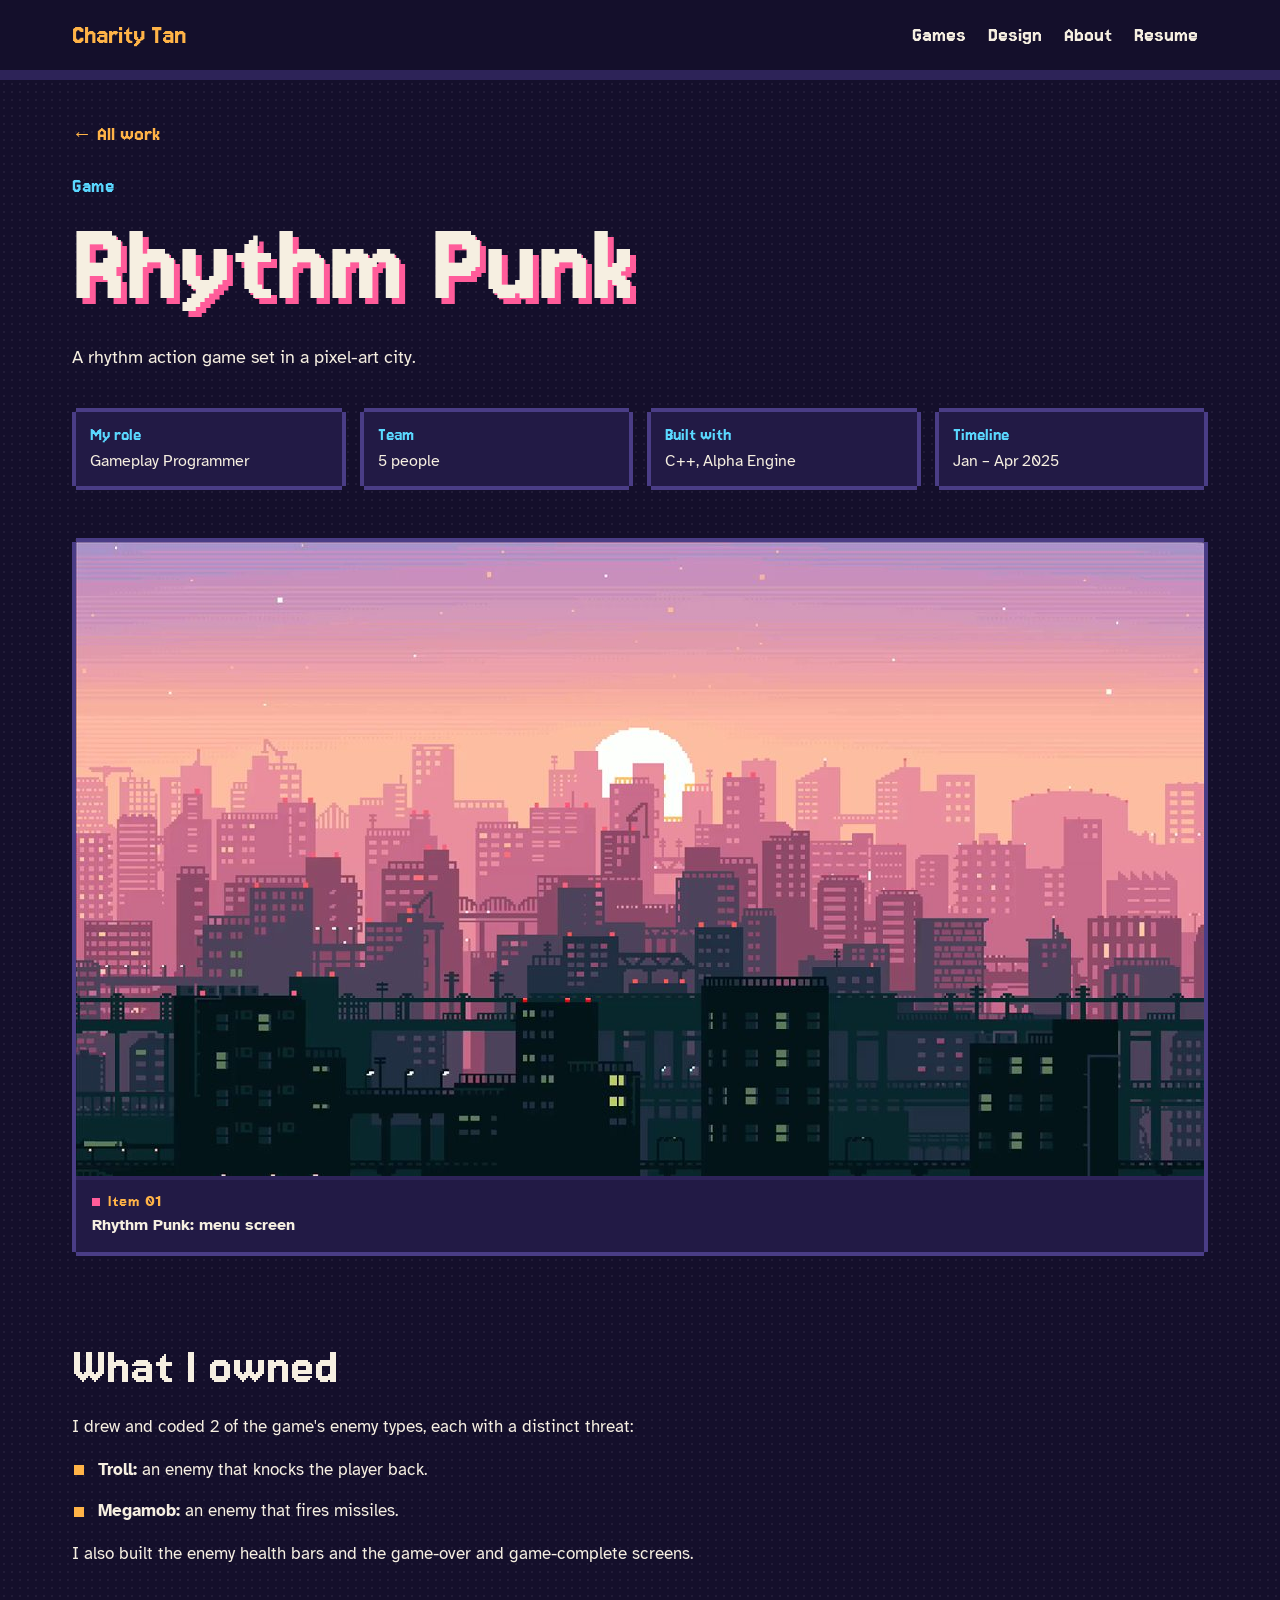
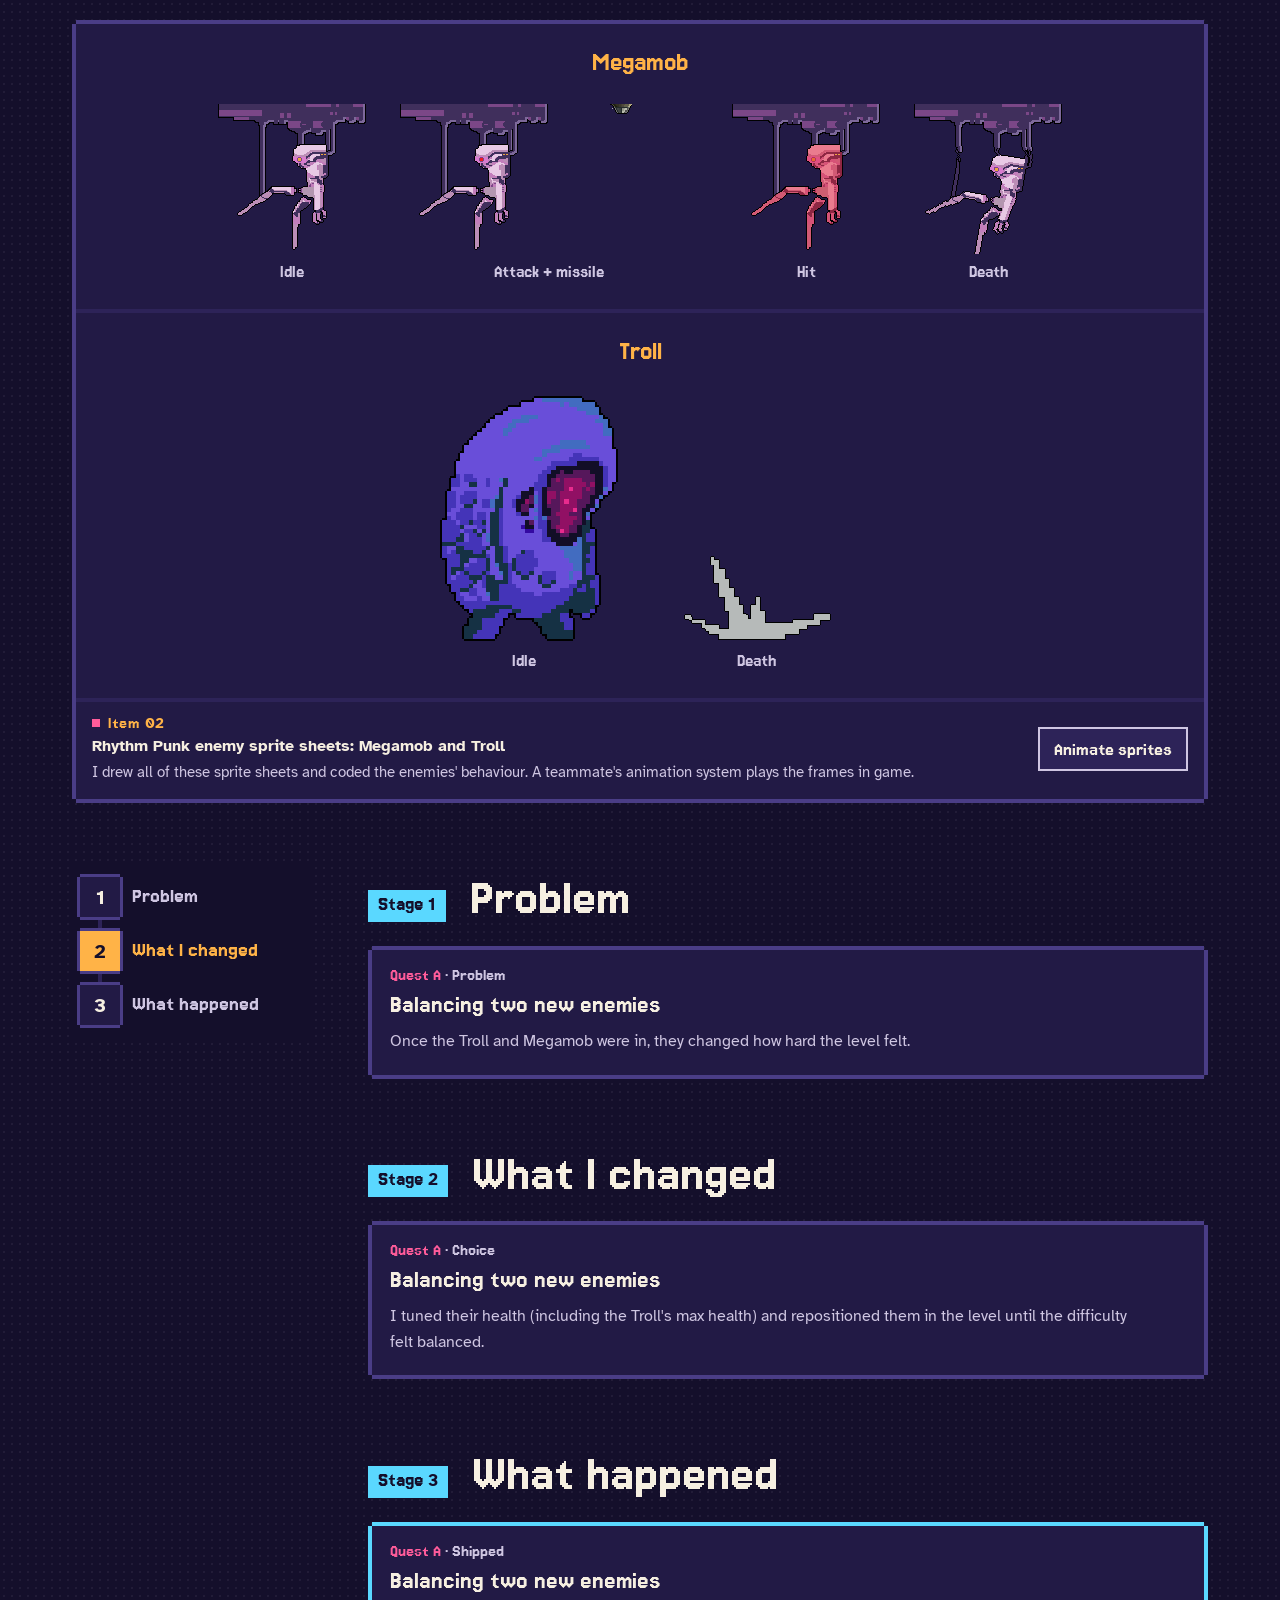
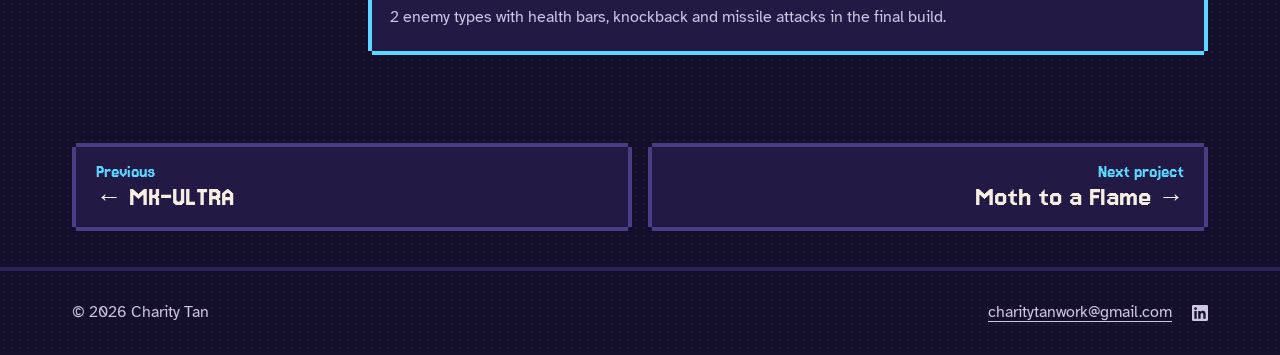
==== work/rhythm-punk.html @ 4159c4d9 "feat: portfolio" ====
<!doctype html>
<html lang="en">
  <head>
    <meta charset="utf-8" />
    <meta name="viewport" content="width=device-width, initial-scale=1" />
    <title>Rhythm Punk | Charity Tan</title>
    <meta
      name="description"
      content="Rhythm Punk, a rhythm action game. Charity Tan implemented and balanced the Troll and Megamob enemies."
    />
    <meta property="og:type" content="article" />
    <meta property="og:title" content="Rhythm Punk | Charity Tan" />
    <meta
      property="og:description"
      content="Rhythm Punk, a rhythm action game. Charity Tan implemented and balanced the Troll and Megamob enemies."
    />
    <meta
      property="og:image"
      content="https://teaanohh.github.io/assets/rhythm/menu.jpg"
    />
    <meta
      property="og:url"
      content="https://teaanohh.github.io/work/rhythm-punk.html"
    />
    <meta name="theme-color" content="#140f2b" />
    <link rel="icon" href="../assets/favicon.svg" type="image/svg+xml" />
    <link rel="preconnect" href="https://fonts.googleapis.com" />
    <link rel="preconnect" href="https://fonts.gstatic.com" crossorigin />
    <link
      href="https://fonts.googleapis.com/css2?family=Atkinson+Hyperlegible:ital,wght@0,400;0,700;1,400&amp;family=Jersey+15&amp;display=swap"
      rel="stylesheet"
    />
    <link rel="stylesheet" href="../css/style.css" />
    <script src="../js/main.js"></script>
  </head>
  <body class="page-case">
    <a class="skip" href="#main">Skip to content</a>
    <header class="hud">
      <nav class="hud-in" aria-label="Main">
        <a class="brand" href="../" data-wipe="All work">Charity Tan</a>
        <ul>
          <li><a href="../#games" data-wipe="All work">Games</a></li>
          <li><a href="../#design" data-wipe="All work">Design</a></li>
          <li class="hide-sm">
            <a href="../#about" data-wipe="All work">About</a>
          </li>
          <li>
            <a
              href="../assets/CharityTan-Resume.pdf"
              target="_blank"
              rel="noopener"
              >Resume</a
            >
          </li>
        </ul>
      </nav>
      <div class="progress" aria-hidden="true"></div>
    </header>
    <main id="main" class="wrap case">
      <header class="case-hero">
        <a class="back" href="../#games" data-wipe="All work">← All work</a>
        <p class="eyebrow">Game</p>
        <h1>Rhythm Punk</h1>
        <p class="lede">A rhythm action game set in a pixel-art city.</p>
        <dl class="facts">
          <div>
            <dt>My role</dt>
            <dd>Gameplay Programmer</dd>
          </div>
          <div>
            <dt>Team</dt>
            <dd>5 people</dd>
          </div>
          <div>
            <dt>Built with</dt>
            <dd>C++, Alpha Engine</dd>
          </div>
          <div>
            <dt>Timeline</dt>
            <dd>Jan – Apr 2025</dd>
          </div>
        </dl>
      </header>

      <figure class="media pixel">
        <img
          src="../assets/rhythm/menu.jpg"
          alt="Rhythm Punk menu screen: a pixel-art city at sunset"
          width="1200"
          height="675"
          fetchpriority="high"
        />
        <figcaption class="cap">
          <span class="cap-no" aria-hidden="true"></span>
          <span class="cap-title">Rhythm Punk: menu screen</span>
        </figcaption>
      </figure>

      <section class="briefing" aria-labelledby="owned-title">
        <h2 id="owned-title">What I owned</h2>
        <p>
          I drew and coded 2 of the game's enemy types, each with a distinct
          threat:
        </p>
        <ul class="bullets">
          <li><strong>Troll:</strong> an enemy that knocks the player back.</li>
          <li><strong>Megamob:</strong> an enemy that fires missiles.</li>
        </ul>
        <p>
          I also built the enemy health bars and the game-over and game-complete
          screens.
        </p>
      </section>

      <figure class="sprites" data-party>
        <div class="sprite-stage">
          <p class="sprite-group-title">Megamob</p>
          <div>
            <div
              class="sprite megamob-idle"
              role="img"
              aria-label="Megamob idle animation"
            ></div>
            <p class="sprite-label">Idle</p>
          </div>
          <div>
            <div
              class="sprite-pair"
              role="img"
              aria-label="Megamob attack animation with its missile falling and exploding beside it"
            >
              <div class="sprite megamob-attack"></div>
              <div class="sprite megamob-missile"></div>
            </div>
            <p class="sprite-label">Attack + missile</p>
          </div>
          <div>
            <div
              class="sprite megamob-hurt"
              role="img"
              aria-label="Megamob being hit"
            ></div>
            <p class="sprite-label">Hit</p>
          </div>
          <div>
            <div
              class="sprite megamob-death"
              role="img"
              aria-label="Megamob death animation"
            ></div>
            <p class="sprite-label">Death</p>
          </div>
        </div>
        <div class="sprite-stage">
          <p class="sprite-group-title">Troll</p>
          <div>
            <div
              class="sprite troll-idle"
              role="img"
              aria-label="Troll idle animation"
            ></div>
            <p class="sprite-label">Idle</p>
          </div>
          <div>
            <div
              class="sprite troll-death"
              role="img"
              aria-label="Troll death animation"
            ></div>
            <p class="sprite-label">Death</p>
          </div>
        </div>
        <figcaption class="cap cap-act">
          <span class="cap-text">
            <span class="cap-no" aria-hidden="true"></span>
            <span class="cap-title"
              >Rhythm Punk enemy sprite sheets: Megamob and Troll</span
            >
            <span class="cap-line"
              >I drew all of these sprite sheets and coded the enemies'
              behaviour. A teammate's animation system plays the frames in
              game.</span
            >
          </span>
          <button
            class="toggle"
            type="button"
            aria-pressed="false"
            data-sprite-toggle
          >
            Animate sprites
          </button>
        </figcaption>
      </figure>

      <div class="mission">
        <nav class="stages" aria-label="Case study stages">
          <ol>
            <li>
              <a href="#problem"
                ><span class="n">1</span><span class="s">Problem</span></a
              >
            </li>
            <li>
              <a href="#changed"
                ><span class="n">2</span
                ><span class="s">What I changed</span></a
              >
            </li>
            <li>
              <a href="#happened"
                ><span class="n">3</span><span class="s">What happened</span></a
              >
            </li>
          </ol>
        </nav>

        <div class="stage-list">
          <section class="stage" id="problem" aria-labelledby="st1">
            <h2 class="stage-title" id="st1">
              <span class="stage-no">Stage 1</span> Problem
            </h2>
            <div class="quests">
              <article class="quest solo">
                <p class="quest-tag">Quest A <span>· Problem</span></p>
                <h3 class="quest-title">Balancing two new enemies</h3>
                <p>
                  Once the Troll and Megamob were in, they changed how hard the
                  level felt.
                </p>
              </article>
            </div>
          </section>

          <section class="stage" id="changed" aria-labelledby="st2">
            <h2 class="stage-title" id="st2">
              <span class="stage-no">Stage 2</span> What I changed
            </h2>
            <div class="quests">
              <article class="quest solo">
                <p class="quest-tag">Quest A <span>· Choice</span></p>
                <h3 class="quest-title">Balancing two new enemies</h3>
                <p>
                  I tuned their health (including the Troll's max health) and
                  repositioned them in the level until the difficulty felt
                  balanced.
                </p>
              </article>
            </div>
          </section>

          <section class="stage" id="happened" aria-labelledby="st3">
            <h2 class="stage-title" id="st3">
              <span class="stage-no">Stage 3</span> What happened
            </h2>
            <div class="quests">
              <article class="quest solo cleared">
                <p class="quest-tag">Quest A <span>· Shipped</span></p>
                <h3 class="quest-title">Balancing two new enemies</h3>
                <p>
                  2 enemy types with health bars, knockback and missile attacks
                  in the final build.
                </p>
              </article>
            </div>
          </section>
        </div>
      </div>

      <nav class="next" aria-label="More projects">
        <a href="mk-ultra.html" data-wipe="MK-ULTRA"
          ><small>Previous</small><strong>← MK-ULTRA</strong></a
        >
        <a class="right" href="moth-to-a-flame.html" data-wipe="Moth to a Flame"
          ><small>Next project</small><strong>Moth to a Flame →</strong></a
        >
      </nav>
    </main>
    <footer class="foot">
      <div class="wrap">
        <span>© <span id="year">2026</span> Charity Tan</span>
        <span class="foot-links">
          <a href="mailto:charitytanwork@gmail.com">charitytanwork@gmail.com</a>
          <a
            class="foot-mark"
            href="https://www.linkedin.com/in/charity-tan/"
            target="_blank"
            rel="noopener"
            aria-label="Charity Tan on LinkedIn"
          >
            <svg
              class="mark"
              width="16"
              height="16"
              viewBox="0 0 24 24"
              aria-hidden="true"
            >
              <path
                fill="currentColor"
                fill-rule="evenodd"
                d="M20.447 20.452h-3.554v-5.569c0-1.328-.027-3.037-1.852-3.037-1.853 0-2.136 1.445-2.136 2.939v5.667H9.351V9h3.414v1.561h.046c.477-.9 1.637-1.85 3.37-1.85 3.601 0 4.267 2.37 4.267 5.455v6.286zM5.337 7.433c-1.144 0-2.063-.926-2.063-2.065 0-1.138.92-2.063 2.063-2.063 1.14 0 2.064.925 2.064 2.063 0 1.139-.925 2.065-2.064 2.065zm1.782 13.019H3.555V9h3.564v11.452zM22.225 0H1.771C.792 0 0 .774 0 1.729v20.542C0 23.227.792 24 1.771 24h20.451C23.2 24 24 23.227 24 22.271V1.729C24 .774 23.2 0 22.222 0h.003z"
              />
            </svg>
          </a>
        </span>
      </div>
    </footer>
  </body>
</html>
---- css/style.css ----
/* Charity Tan's portfolio in the Level Select style: the site as a game's
   menu, after Rhythm Punk's sunset city. One stylesheet for every page. */

/* Stands in for Jersey 15 until it loads, sized to its widths and heights
   so the swap moves nothing. */
@font-face {
  font-family: "Jersey 15 fallback";
  src: local("Arial"), local("Liberation Sans"), local("Helvetica");
  size-adjust: 87.4%;
  ascent-override: 89%;
  descent-override: 25%;
  line-gap-override: 0%;
}

/* Jersey 15 draws its 6 and 9 as an 8 with a one-pixel slit, which shuts
   under 36px at 80% zoom on an ordinary screen: "2026" reads "2028". So
   under 36px the pixel face draws no digit. Its digits come from the
   reading face's bold, scaled to Jersey's cap height (0.556 / 0.668), and
   its letters stay pixel. Only titles that never go under 36px use
   --pixel-display, Jersey's own digits. */
@font-face {
  font-family: "Atkinson Hyperlegible Digits";
  src: url(../assets/fonts/atkinson-hyperlegible-bold-digits.woff2)
    format("woff2");
  font-weight: 400;
  font-display: swap;
  unicode-range: U+0030-0039;
  size-adjust: 83.2%;
}

:root {
  --bg: #140f2b;
  --panel: #221a45;
  --panel-2: #2d2358;
  --line: #4a3d86;
  --ink: #f6efe1;
  --muted: #cfc6e2;
  --magenta: #ff5c9a;
  --amber: #ffb347;
  --amber-hi: #ffd08a;
  --cyan: #5ad8ff;
  --screen: #fff7e8;
  --pixel:
    "Atkinson Hyperlegible Digits", "Jersey 15", "Jersey 15 fallback",
    sans-serif;
  --pixel-display: "Jersey 15", "Jersey 15 fallback", sans-serif;
  --body: "Atkinson Hyperlegible", system-ui, sans-serif;
  --step: steps(4, end);
  --ease-out: cubic-bezier(0, 0, 0.38, 0.9);
  --hud-h: 64px;
  color-scheme: dark;
}

*,
*::before,
*::after {
  box-sizing: border-box;
}

html {
  -webkit-text-size-adjust: 100%;
  text-size-adjust: 100%;
  font-synthesis: none;
  scroll-padding-top: calc(var(--hud-h) + 56px);
  background-color: var(--bg);
}
@media (prefers-reduced-motion: no-preference) {
  html {
    scroll-behavior: smooth;
  }
}

body {
  margin: 0;
  background-color: var(--bg);
  background-image: radial-gradient(
    rgba(200, 190, 220, 0.07) 1px,
    transparent 1px
  );
  background-size: 8px 8px;
  color: var(--ink);
  font: 400 1.0625rem/1.6 var(--body);
  overflow-wrap: break-word;
  -webkit-tap-highlight-color: transparent;
}

main {
  display: block;
  overflow-x: clip;
}
img,
video,
svg {
  display: block;
  max-width: 100%;
}
img {
  height: auto;
}
a {
  color: inherit;
}
a,
button {
  touch-action: manipulation;
}
h1,
h2,
h3,
h4 {
  font-family: var(--pixel);
  font-weight: 400;
  line-height: 1;
  margin: 0;
}
/* From 720px up a heading runs to the column's end before it breaks; on a
   phone, where the column is the screen, it stays balanced. */
@media (max-width: 719px) {
  h1,
  h2,
  h3,
  h4 {
    text-wrap: balance;
  }
}
p {
  margin: 0;
  text-wrap: pretty;
}
/* A heading breaks only between words, never inside a hyphenated one. */
.nobr {
  white-space: nowrap;
}
figure {
  margin: 0;
}
em {
  font-style: italic;
}

:focus-visible {
  outline: 4px solid var(--cyan);
  outline-offset: 4px;
}

[id] {
  scroll-margin-top: calc(var(--hud-h) + 24px);
}

.wrap {
  width: 100%;
  max-width: 1200px;
  margin-inline: auto;
  padding-inline: 16px;
}
@media (min-width: 720px) {
  .wrap {
    padding-inline: 32px;
  }
}

.skip {
  position: absolute;
  left: 16px;
  top: -100px;
  z-index: 2000;
  background: var(--amber);
  color: var(--bg);
  padding: 10px 14px;
  font: 400 1.35rem var(--pixel);
  text-decoration: none;
}
.skip:focus {
  top: 12px;
}

.muted {
  color: var(--muted);
}

.eyebrow {
  font: 400 1.3rem/1.1 var(--pixel);
  color: var(--cyan);
  letter-spacing: 0.03em;
  margin-bottom: 12px;
}

/* Pixel border: four hard shadows leave the corners notched. */
.tile,
.btn,
.chips li,
.inventory li,
.quest,
.facts > div,
.party,
.learned,
.next a,
.screen,
.media,
.chart,
.gallery figure,
.sprites {
  --b: var(--line);
  box-shadow:
    0 -4px 0 0 var(--b),
    0 4px 0 0 var(--b),
    -4px 0 0 0 var(--b),
    4px 0 0 0 var(--b);
}

/* HUD bar */
.hud {
  position: sticky;
  top: 0;
  z-index: 50;
  background: var(--bg);
  border-bottom: 4px solid var(--panel-2);
}
.hud-in {
  max-width: 1200px;
  margin-inline: auto;
  padding: 0 16px;
  min-height: var(--hud-h);
  display: flex;
  align-items: center;
  justify-content: space-between;
  gap: 12px;
}
@media (min-width: 720px) {
  .hud-in {
    padding-inline: 32px;
  }
}
.brand {
  display: flex;
  align-items: center;
  min-height: 44px;
  font: 400 1.75rem/1 var(--pixel);
  color: var(--amber);
  text-decoration: none;
  white-space: nowrap;
}
.hud ul {
  display: flex;
  gap: 2px;
  margin: 0;
  padding: 0;
  list-style: none;
}
.hud li a {
  display: flex;
  align-items: center;
  min-height: 44px;
  padding: 4px 10px;
  font: 400 1.4rem/1 var(--pixel);
  text-decoration: none;
  color: var(--ink);
}
.hud li a:hover {
  color: var(--amber);
  text-decoration: underline;
  text-decoration-thickness: 3px;
  text-underline-offset: 6px;
}
@media (max-width: 520px) {
  .hide-sm {
    display: none;
  }
  .hud li a {
    padding-inline: 8px;
    font-size: 1.3rem;
  }
  .brand {
    font-size: 1.5rem;
  }
}
@media (max-width: 379px) {
  .hud-in {
    gap: 8px;
  }
  .hud li a {
    padding-inline: 7px;
    font-size: 1.15rem;
  }
  .brand {
    font-size: 1.35rem;
  }
}

/* Buttons */
.actions {
  display: flex;
  flex-wrap: wrap;
  gap: 20px;
  align-items: center;
  margin-top: 28px;
}
.btn {
  --b: var(--muted);
  display: inline-flex;
  align-items: center;
  gap: 12px;
  padding: 10px 20px;
  min-height: 48px;
  max-width: 100%;
  background: var(--panel);
  color: var(--ink);
  font: 400 1.45rem/1.1 var(--pixel);
  text-decoration: none;
  transition: transform 160ms var(--step);
}
.btn:hover {
  --b: var(--cyan);
}
.btn.start {
  --b: var(--amber);
  background: var(--amber);
  color: var(--bg);
}
.btn.start:hover {
  --b: var(--amber-hi);
  background: var(--amber-hi);
}
@media (hover: hover) {
  .btn:hover {
    transform: translate(0, -4px);
  }
}
.btn:active {
  transform: translate(0, 2px);
}
.pip {
  width: 12px;
  height: 14px;
  flex: none;
  background: currentColor;
  clip-path: polygon(0 0, 100% 50%, 0 100%);
  transition: transform 160ms steps(2, end);
}
.btn:hover .pip,
.btn:focus-visible .pip {
  transform: translateX(4px);
}
/* The LinkedIn mark: one colour, the label's cap height, which sits on the
   label's baseline when centred in the row. */
.mark {
  flex: none;
  width: 0.56em;
  height: 0.56em;
}

/* Title screen */
.title-screen {
  position: relative;
  overflow: hidden;
  padding: 64px 0 80px;
  isolation: isolate;
}
@media (min-width: 960px) {
  .title-screen {
    min-height: calc(100vh - var(--hud-h));
    min-height: calc(100svh - var(--hud-h));
    display: flex;
    align-items: center;
    padding: 64px 0;
  }
}
.backdrop {
  position: absolute;
  inset: 0;
  z-index: -1;
}
.backdrop img {
  width: 100%;
  height: 100%;
  object-fit: cover;
  object-position: 50% 70%;
  image-rendering: pixelated;
  opacity: 0.5;
}
.backdrop::after {
  content: "";
  position: absolute;
  inset: 0;
  background:
    linear-gradient(
      90deg,
      rgba(20, 15, 43, 0.96) 0%,
      rgba(20, 15, 43, 0.82) 45%,
      rgba(20, 15, 43, 0.35) 100%
    ),
    linear-gradient(0deg, var(--bg) 0%, transparent 30%);
}
@media (max-width: 720px) {
  .backdrop::after {
    background: linear-gradient(
      180deg,
      rgba(20, 15, 43, 0.55) 0%,
      rgba(20, 15, 43, 0.9) 45%,
      var(--bg) 100%
    );
  }
}
.game-title {
  font: 400 clamp(4.4rem, 22vw, 10.5rem)/0.82 var(--pixel-display);
  color: var(--ink);
  text-shadow: 0.05em 0.05em 0 var(--magenta);
  margin: 4px 0 32px;
}
.game-title span {
  display: inline-block;
}
.game-title span + span {
  color: var(--amber);
}
.title-screen h1 {
  font-size: clamp(2.1rem, 4.4vw, 3.4rem);
  line-height: 1.02;
}
.title-screen h1 span {
  display: block;
  text-wrap: balance;
}
.title-screen h1 em {
  font-style: normal;
  color: var(--cyan);
}
.lede {
  margin-top: 20px;
  font-size: 1.125rem;
  color: var(--ink);
}
.chips {
  display: flex;
  flex-wrap: wrap;
  gap: 14px 16px;
  list-style: none;
  padding: 0;
  margin: 36px 4px 0;
}
.chips li {
  background: rgba(34, 26, 69, 0.9);
  padding: 4px 12px 5px;
  font: 400 1.25rem/1.2 var(--pixel);
  color: var(--muted);
}

/* Worlds */
.world {
  padding: 88px 0 40px;
}
@media (max-width: 719px) {
  .world {
    padding-top: 56px;
  }
}
.world-head {
  display: grid;
  gap: 12px 40px;
  margin-bottom: 48px;
  align-items: end;
}
@media (min-width: 900px) {
  .world-head {
    grid-template-columns: auto 1fr minmax(0, 420px);
  }
}
.world-tag {
  display: inline-block;
  font: 400 1.35rem/1 var(--pixel);
  color: var(--bg);
  background: var(--magenta);
  padding: 6px 12px 7px;
  align-self: start;
  justify-self: start;
}
.world h2,
.character h2,
.continue h2 {
  font-family: var(--pixel-display);
  font-size: clamp(2.6rem, 5.6vw, 4rem);
}
.world-intro {
  color: var(--muted);
}

/* Level-select tiles */
.tiles {
  position: relative;
  display: grid;
  gap: 36px;
  grid-template-columns: minmax(0, 1fr);
  padding-inline: 4px;
}
@media (min-width: 640px) {
  .tiles {
    grid-template-columns: repeat(2, minmax(0, 1fr));
  }
  .tile.feature {
    grid-column: span 2;
  }
}
@media (min-width: 1100px) {
  .tiles {
    grid-template-columns: repeat(4, minmax(0, 1fr));
  }
  .tile.feature {
    grid-column: 1 / span 2;
    grid-row: 1 / span 2;
  }
  .tiles.two {
    grid-template-columns: repeat(2, minmax(0, 1fr));
  }
}
.tile {
  display: flex;
  flex-direction: column;
  min-width: 0;
  background: var(--panel);
  color: var(--ink);
  text-decoration: none;
  transition: transform 180ms var(--step);
}
.tile:hover,
.tile.is-selected {
  --b: var(--amber);
}
@media (hover: hover) {
  .tile:hover {
    transform: translateY(-4px);
  }
  .tile:hover .thumb img {
    transform: scale(1.04);
  }
}
.tile:focus-visible {
  outline-offset: 6px;
}
.thumb {
  position: relative;
  display: block;
  aspect-ratio: 16 / 10;
  overflow: hidden;
  background: var(--bg);
}
.thumb img {
  width: 100%;
  height: 100%;
  object-fit: cover;
  transition: transform 240ms var(--step);
}
.thumb.contain {
  background: var(--screen);
}
.thumb.contain img {
  object-fit: contain;
  padding: 18px;
}
.thumb.pixel img {
  image-rendering: pixelated;
}
.tile.feature .thumb {
  aspect-ratio: auto;
  flex: 1 1 auto;
  min-height: 260px;
}
@media (max-width: 1099px) {
  .tile.feature .thumb {
    aspect-ratio: 16 / 10;
    min-height: 0;
  }
}
.tile .body {
  display: flex;
  flex-direction: column;
  flex: 1 0 auto;
  gap: 8px;
  padding: 18px 20px 22px;
}
.meta {
  font: 400 1.2rem/1.15 var(--pixel);
  color: var(--cyan);
  text-wrap: pretty;
}
.tile-title {
  font-size: 1.85rem;
}
.tile.feature .tile-title {
  font-family: var(--pixel-display);
  font-size: clamp(2.3rem, 3.6vw, 3rem);
}
.tile .text {
  color: var(--muted);
  font-size: 1rem;
}
.tile.feature .text {
  font-size: 1.08rem;
  color: var(--ink);
}
.more {
  margin-top: auto;
  padding-top: 8px;
  font: 400 1.35rem/1 var(--pixel);
  color: var(--amber);
}

/* Play mark on a video still */
.play {
  position: absolute;
  left: 50%;
  top: 50%;
  width: 64px;
  height: 64px;
  margin: -32px 0 0 -32px;
  background: rgba(20, 15, 43, 0.88);
  box-shadow:
    0 -4px 0 0 var(--amber),
    0 4px 0 0 var(--amber),
    -4px 0 0 0 var(--amber),
    4px 0 0 0 var(--amber);
}
.play::before {
  content: "";
  position: absolute;
  left: 24px;
  top: 18px;
  width: 22px;
  height: 28px;
  background: var(--amber);
  clip-path: polygon(0 0, 100% 50%, 0 100%);
}

/* The selection cursor: four corner brackets and an arrow that jump in steps. */
.cursor {
  position: absolute;
  left: 0;
  top: 0;
  width: 0;
  height: 0;
  pointer-events: none;
  z-index: 3;
  opacity: 0;
  transition: opacity 120ms linear;
}
.cursor.on {
  opacity: 1;
}
.cursor .c,
.cursor .arrow {
  position: absolute;
  left: 0;
  top: 0;
  transition: transform 200ms steps(4, end);
}
.cursor.no-anim .c,
.cursor.no-anim .arrow {
  transition: none;
}
.cursor .c {
  width: 20px;
  height: 20px;
  border: 0 solid var(--amber);
}
.cursor .tl {
  border-width: 5px 0 0 5px;
}
.cursor .tr {
  border-width: 5px 5px 0 0;
}
.cursor .bl {
  border-width: 0 0 5px 5px;
}
.cursor .br {
  border-width: 0 5px 5px 0;
}
.cursor .arrow {
  width: 22px;
  height: 18px;
  background: var(--magenta);
  clip-path: polygon(0 0, 100% 0, 50% 100%);
}

/* Character screen */
.character {
  padding: 96px 0 40px;
}
.char-grid {
  display: grid;
  grid-template-columns: minmax(0, 1fr);
  gap: 48px;
}
@media (min-width: 960px) {
  .char-grid {
    grid-template-columns: minmax(0, 1.05fr) minmax(0, 0.95fr);
    align-items: start;
  }
}
.char-copy .world-tag {
  margin-bottom: 20px;
}
.char-copy > p:not(.eyebrow):not(.world-tag) {
  margin-top: 18px;
}
.char-copy h2 {
  margin-bottom: 4px;
}
.char-side {
  display: grid;
  gap: 40px;
  padding-inline: 4px;
}

/* Sprites: still unless asked, or a four-second hello on arrival. */
.party,
.sprites {
  background: var(--panel);
}
.party-stage {
  display: flex;
  justify-content: center;
  align-items: flex-end;
  gap: 32px;
  padding: 28px 16px 0;
  background: linear-gradient(
    180deg,
    var(--panel) 0%,
    var(--panel) 78%,
    var(--panel-2) 78%
  );
}
.sprite {
  --fw: 150;
  --fh: 150;
  --n: 2;
  --dur: 0.8s;
  --s: 1;
  --sheet: none;
  --w: calc(var(--fw) * var(--s) * 1px);
  --h: calc(var(--fh) * var(--s) * 1px);
  width: var(--w);
  height: var(--h);
  flex: none;
  background: var(--sheet) no-repeat 0 0 / calc(var(--w) * var(--n)) var(--h);
  image-rendering: pixelated;
  animation: sprite-play var(--dur) steps(var(--n)) infinite paused;
}
.sprite.megamob-idle {
  --sheet: url(../assets/rhythm/megamob_idle.png);
}
.sprite.megamob-attack {
  --sheet: url(../assets/rhythm/megamob_attack.png);
  --dur: 0.85s;
}
.sprite.megamob-missile {
  --sheet: url(../assets/rhythm/megamob_missile.png);
  --n: 17;
  --dur: 1.7s;
}
.sprite.megamob-hurt {
  --sheet: url(../assets/rhythm/megamob_hurt.png);
}
.sprite.megamob-death {
  --sheet: url(../assets/rhythm/megamob_death.png);
  --n: 9;
  --dur: 0.9s;
}
.sprite.troll-idle,
.sprite.troll-death {
  --fw: 200;
  --fh: 250;
}
.sprite.troll-idle {
  --sheet: url(../assets/rhythm/troll_idle.png);
  --n: 6;
  --dur: 0.6s;
}
.sprite.troll-death {
  --sheet: url(../assets/rhythm/troll_death.png);
  --n: 7;
  --dur: 0.7s;
}
@media (max-width: 480px) {
  .sprite {
    --s: 0.72;
  }
  .party-stage {
    gap: 16px;
  }
}
@media (max-width: 379px) {
  .party .sprite {
    --s: 0.6;
  }
}
@keyframes sprite-play {
  to {
    background-position: calc(var(--w) * var(--n) * -1) 0;
  }
}
.is-playing .sprite,
.is-intro .sprite {
  animation-play-state: running;
}
@media (hover: hover) {
  [data-party]:hover .sprite {
    animation-play-state: running;
  }
}
.toggle {
  font: 400 1.25rem/1 var(--pixel);
  color: var(--ink);
  background: var(--panel-2);
  border: 2px solid var(--muted);
  padding: 8px 14px;
  min-height: 44px;
  cursor: pointer;
}
.toggle:hover {
  border-color: var(--amber);
  color: var(--amber);
}
.toggle[aria-pressed="true"] {
  background: var(--amber);
  color: var(--bg);
  border-color: var(--amber);
}

.inv-title {
  font-size: 1.75rem;
  color: var(--amber);
  margin-bottom: 18px;
}
.inventory ul {
  list-style: none;
  padding: 0;
  margin: 0;
  display: grid;
  gap: 22px;
}
@media (min-width: 560px) {
  .inventory ul {
    grid-template-columns: repeat(2, minmax(0, 1fr));
  }
}
.inventory li {
  background: var(--panel);
  padding: 14px 16px;
  display: grid;
  align-content: start;
  gap: 4px;
}
.inventory strong {
  font: 400 1.4rem/1.1 var(--pixel);
  color: var(--cyan);
}
.inventory span {
  color: var(--muted);
  font-size: 0.98rem;
}

/* Continue? */
.continue {
  padding: 104px 0 120px;
  text-align: center;
}
.continue .wrap {
  display: flex;
  flex-direction: column;
  align-items: center;
}
.continue-word {
  font: 400 clamp(4rem, 16vw, 10rem)/0.9 var(--pixel-display);
  color: var(--magenta);
  margin-bottom: 24px;
  text-shadow: 6px 6px 0 var(--panel-2);
}
.continue .muted {
  margin-top: 14px;
}
.continue .actions {
  justify-content: center;
}

/* The footer is set in the reading face: its year and its email must be
   read exactly at any zoom. */
.foot {
  border-top: 4px solid var(--panel-2);
  padding: 20px 0;
  color: var(--muted);
  font: 400 1rem/1.2 var(--body);
}
.foot .wrap {
  display: flex;
  flex-wrap: wrap;
  align-items: center;
  justify-content: space-between;
  gap: 4px 16px;
}
.foot a {
  display: inline-flex;
  align-items: center;
  min-height: 44px;
  color: var(--muted);
  text-underline-offset: 4px;
}
.foot a:hover {
  color: var(--amber);
}
.foot-links {
  display: inline-flex;
  align-items: center;
  gap: 6px;
}
/* The mark alone: small to see, 44 by 44 to tap. Its ring is drawn inside
   that square so it stays clear of the email beside it. */
.foot-mark {
  justify-content: center;
  min-width: 44px;
  margin-right: calc((1em - 44px) / 2);
}
/* The email's ring, like the mark's, is drawn inside its box, which reaches
   10px past the address on each side without moving it. */
.foot-links > a:not(.foot-mark) {
  padding-inline: 10px;
  margin-inline: -10px;
}
.foot-links > a:focus-visible {
  outline-offset: -4px;
}
.foot-mark .mark {
  width: 1em;
  height: 1em;
}

/* ---------- Project pages ---------- */
.progress {
  height: 6px;
  background: var(--panel-2);
}
.page-case {
  --hud-h: 70px;
}
.case {
  padding-top: 32px;
  padding-bottom: 40px;
}
.back {
  display: inline-flex;
  align-items: center;
  min-height: 44px;
  font: 400 1.4rem/1 var(--pixel);
  color: var(--amber);
  text-decoration: none;
  margin-bottom: 20px;
}
.back:hover {
  text-decoration: underline;
  text-underline-offset: 6px;
}
.case-hero h1 {
  font-family: var(--pixel-display);
  font-size: clamp(3.4rem, 12vw, 7.5rem);
  line-height: 0.9;
  text-shadow: 0.05em 0.05em 0 var(--magenta);
  margin-bottom: 24px;
}
.facts {
  display: grid;
  gap: 22px;
  margin: 40px 4px 0;
  grid-template-columns: repeat(2, minmax(0, 1fr));
}
@media (min-width: 900px) {
  .facts {
    grid-template-columns: repeat(4, minmax(0, 1fr));
  }
}
.facts > div {
  background: var(--panel);
  padding: 12px 14px;
}
.facts dt {
  font: 400 1.2rem/1.1 var(--pixel);
  color: var(--cyan);
}
.facts dd {
  margin: 4px 0 0;
  font-size: 0.98rem;
}
@media (max-width: 380px) {
  .facts {
    grid-template-columns: minmax(0, 1fr);
  }
}

/* Picture titles: one block under every picture, video and sprite panel,
   an inventory item's label. The item number is drawn here and hidden from
   screen readers in the markup. */
main {
  counter-reset: item;
}
figcaption {
  display: grid;
  align-content: start;
  gap: 4px;
  padding: 12px 16px 16px;
  background: var(--panel);
  border-top: 4px solid var(--panel-2);
  font: 700 1rem/1.35 var(--body);
  color: var(--ink);
  text-align: left;
  overflow-wrap: break-word;
}
.cap {
  counter-increment: item;
}
.cap-no {
  display: flex;
  align-items: center;
  gap: 8px;
  font: 400 1.15rem/1 var(--pixel);
  color: var(--amber);
  letter-spacing: 0.04em;
}
.cap-no::before {
  content: "";
  flex: none;
  width: 8px;
  height: 8px;
  background: var(--magenta);
}
.cap-no::after {
  content: "Item " counter(item, decimal-leading-zero);
}
.cap-title,
.cap-line {
  text-wrap: pretty;
}
.cap-line {
  font: 400 0.92rem/1.45 var(--body);
  color: var(--muted);
}
.cap-act {
  display: flex;
  flex-wrap: wrap;
  align-items: center;
  justify-content: space-between;
  gap: 12px 16px;
}
.cap-text {
  display: grid;
  gap: 4px;
  flex: 1 1 16rem;
  min-width: 0;
}

/* Pictures, videos and charts */
.media {
  margin: 56px 4px 0;
  background: var(--panel);
  overflow: hidden;
}
.media img,
.media video {
  width: 100%;
  height: auto;
}
.media video {
  background: #000;
}
.media.paper,
.gallery figure.paper {
  background: var(--screen);
}
.media.paper img {
  padding: clamp(16px, 4vw, 40px);
}
.media.narrow {
  max-width: 620px;
}
.screen {
  --b: var(--magenta);
  margin: 64px 4px 0;
  max-width: 760px;
  background: var(--panel);
  padding: 20px 20px 16px;
}
.screen-glass {
  background: var(--screen);
  box-shadow: inset 0 0 0 8px var(--bg);
  display: grid;
  place-items: center;
  padding: clamp(24px, 6vw, 48px);
}
.screen-glass img {
  width: 100%;
  max-width: 460px;
}
.screen figcaption {
  margin: 20px -20px -16px;
}

.two-up {
  display: grid;
  gap: 32px;
  margin-top: 56px;
  padding-inline: 4px;
}
.two-up > .media,
.two-up > .chart {
  margin: 0;
}
@media (min-width: 720px) {
  .two-up {
    grid-template-columns: repeat(2, minmax(0, 1fr));
    align-items: start;
  }
}
.gallery {
  display: grid;
  gap: 32px;
  grid-template-columns: repeat(auto-fill, minmax(min(100%, 240px), 1fr));
  align-items: start;
  margin-top: 56px;
  padding-inline: 4px;
}
.gallery figure {
  background: var(--panel);
  overflow: hidden;
}
.gallery img {
  width: 100%;
}
/* In a gallery or a pair of pictures, every picture sits in a slot of the
   group's own shape (--slot, its tallest picture's width / height, set on
   the group), so a row's slots are one height and its titles start level
   whatever their lengths. Only where the group has more than one column. */
.gallery,
.two-up:not(:has(> .chart)) {
  align-items: stretch;
}
.gallery img,
.two-up:not(:has(> .chart)) > .media img {
  padding: 12px;
  object-fit: contain;
  background:
    radial-gradient(rgba(200, 190, 220, 0.12) 1px, transparent 1px) 0 0 / 8px
      8px,
    var(--panel-2);
}
/* From 552px a gallery has at least two columns of 240px. A container
   query would scope the item counter, so this is a viewport query. */
@media (min-width: 552px) {
  .gallery img {
    aspect-ratio: var(--slot, auto);
  }
}
@media (min-width: 720px) {
  .two-up:not(:has(> .chart)) > .media img {
    aspect-ratio: var(--slot, auto);
  }
}
.two-up:not(:has(> .chart)) > .media.paper img {
  padding: clamp(16px, 4vw, 40px);
  background: none;
}

.chart {
  background: var(--panel);
  padding: 18px 18px 16px;
}
.chart-title {
  font: 400 1.5rem/1 var(--pixel);
  color: var(--amber);
  margin-bottom: 12px;
}
.pacing {
  width: 100%;
  height: auto;
  overflow: visible;
}
.pacing .grid-line {
  stroke: var(--line);
  stroke-width: 2;
}
.pacing .axis-label {
  fill: var(--muted);
  font: 400 20px var(--body);
}
.pacing .tag {
  fill: var(--cyan);
  font: 400 17px var(--body);
}
.pacing .area {
  fill: var(--amber);
  opacity: 0.16;
}
.pacing .curve {
  fill: none;
  stroke: var(--amber);
  stroke-width: 4;
  stroke-linejoin: miter;
}
.pacing .dot {
  fill: var(--bg);
  stroke: var(--amber);
  stroke-width: 4;
}
@media (max-width: 719px) {
  .pacing .axis-label {
    font-size: 34px;
  }
  .pacing .tag {
    font-size: 30px;
  }
}
.chart .note {
  margin-top: 14px;
  color: var(--muted);
  font-size: 0.95rem;
}

.level-head {
  margin-top: 72px;
  font-size: clamp(1.9rem, 4vw, 2.5rem);
  line-height: 1.05;
}
.level-head .meta {
  display: inline-block;
  font-size: 0.6em;
  white-space: nowrap;
}

/* Sections of her writing */
.briefing {
  margin-top: 88px;
}
.briefing h2,
.stage-title,
.decisions-title {
  font-family: var(--pixel-display);
  font-size: clamp(2.4rem, 5vw, 3.4rem);
  margin-bottom: 18px;
}
.briefing p + p,
.briefing ul + p,
.briefing p + ul {
  margin-top: 16px;
}
.briefing .note {
  margin-top: 16px;
  font-size: 0.95rem;
}
.bullets {
  padding-left: 0;
  list-style: none;
  display: grid;
  gap: 14px;
  margin: 18px 0 0;
}
.bullets li {
  position: relative;
  padding-left: 26px;
}
.bullets li::before {
  content: "";
  position: absolute;
  left: 2px;
  top: 0.55em;
  width: 10px;
  height: 10px;
  background: var(--amber);
}
.bullets strong {
  color: var(--ink);
}
.sprite-note {
  margin-top: 14px;
  color: var(--muted);
  font-size: 0.92rem;
}

/* The stages: her lecturer's headings, only those her writing answers */
.decisions-title {
  margin-top: 96px;
}
.mission {
  margin-top: 64px;
  display: grid;
  gap: 32px;
}
.decisions-title + .mission {
  margin-top: 24px;
}
.decisions-title + .mission .lead {
  margin-bottom: 8px;
}
@media (min-width: 960px) {
  .mission {
    grid-template-columns: 240px minmax(0, 1fr);
    gap: 56px;
  }
}
.stages {
  position: sticky;
  top: var(--hud-h);
  z-index: 10;
  align-self: start;
  background: var(--bg);
  padding: 10px 4px;
}
.stages ol {
  position: relative;
  list-style: none;
  margin: 0;
  padding: 0;
  display: flex;
  gap: 8px;
  justify-content: flex-start;
}
.stages a {
  display: flex;
  align-items: center;
  gap: 12px;
  min-height: 48px;
  text-decoration: none;
  color: var(--muted);
  padding: 4px;
}
.stages .n {
  display: grid;
  place-items: center;
  width: 40px;
  height: 40px;
  flex: none;
  font: 400 1.5rem/1 var(--pixel);
  background: var(--panel);
  color: var(--ink);
  box-shadow:
    0 -3px 0 0 var(--line),
    0 3px 0 0 var(--line),
    -3px 0 0 0 var(--line),
    3px 0 0 0 var(--line);
}
.stages .s {
  font: 400 1.35rem/1 var(--pixel);
}
.stages a:hover .s,
.stages a.is-current .s {
  color: var(--amber);
}
.stages a.is-current .n {
  background: var(--amber);
  color: var(--bg);
}
@media (max-width: 959px) {
  .page-case {
    scroll-padding-top: 150px;
  }
  .page-case [id] {
    scroll-margin-top: 150px;
  }
  .stages .s {
    position: absolute;
    width: 1px;
    height: 1px;
    overflow: hidden;
    clip-path: inset(50%);
    white-space: nowrap;
  }
  .stages a {
    min-width: 48px;
    justify-content: center;
  }
}
@media (min-width: 960px) {
  .stages {
    top: calc(var(--hud-h) + 16px);
  }
  .stages ol {
    flex-direction: column;
    gap: 6px;
  }
  .stages ol::before {
    content: "";
    position: absolute;
    left: 22px;
    top: 30px;
    bottom: 30px;
    width: 4px;
    background: var(--panel-2);
    z-index: -1;
  }
}

.stage {
  padding: 8px 0 64px;
}
.stage:last-child {
  padding-bottom: 0;
}
.stage-no {
  display: inline-block;
  vertical-align: 0.15em;
  margin-right: 12px;
  font: 400 1.3rem/1 var(--pixel);
  color: var(--bg);
  background: var(--cyan);
  padding: 5px 10px 6px;
  transform-origin: 0 50%;
}
.stage > p + p {
  margin-top: 16px;
}
.quests {
  display: grid;
  gap: 28px;
  margin-top: 24px;
  padding-inline: 4px;
}
@media (min-width: 1100px) {
  .quests.three {
    grid-template-columns: repeat(3, minmax(0, 1fr));
  }
  .quests.two {
    grid-template-columns: repeat(2, minmax(0, 1fr));
  }
}
.quest {
  background: var(--panel);
  padding: 16px 18px 20px;
  position: relative;
}
.quest-tag {
  margin-bottom: 8px;
  font: 400 1.15rem/1 var(--pixel);
  color: var(--magenta);
}
.quest-tag span {
  color: var(--muted);
}
.quest-title {
  font-size: 1.6rem;
  line-height: 1.05;
  margin-bottom: 10px;
}
.quest p:not(.quest-tag) {
  color: var(--muted);
  font-size: 1rem;
}
.quest.cleared {
  --b: var(--cyan);
}
.quote {
  margin: 0;
  padding: 18px 22px;
  border-left: 6px solid var(--amber);
  background: var(--panel);
}
.quote p {
  font-size: 1.2rem;
}
.quote footer {
  margin-top: 8px;
  color: var(--muted);
  font-size: 0.92rem;
}
.quote cite {
  font-style: normal;
  color: var(--ink);
}
.learned {
  --b: var(--amber);
  background: var(--panel);
  padding: 20px 22px;
  margin: 36px 4px 0;
}
.learned-title {
  color: var(--amber);
  font-size: 1.85rem;
  margin-bottom: 10px;
}
.briefing.learned {
  margin-top: 88px;
}

/* Rhythm Punk's sprite sheets */
.sprites {
  margin: 56px 4px 0;
}
.sprite-stage {
  display: flex;
  flex-wrap: wrap;
  gap: 28px 32px;
  justify-content: center;
  align-items: flex-end;
  padding: 24px 16px 28px;
}
.sprite-stage + .sprite-stage {
  border-top: 4px solid var(--panel-2);
}
.sprite-group-title {
  width: 100%;
  text-align: center;
  font: 400 1.75rem/1 var(--pixel);
  color: var(--amber);
}
.sprite-pair {
  display: flex;
}
.sprite-label {
  text-align: center;
  font: 400 1.2rem/1 var(--pixel);
  color: var(--muted);
  margin-top: 8px;
}
.media.pixel img {
  image-rendering: pixelated;
}
.quest-tag-next {
  margin-top: 16px;
}

/* The next project */
.next {
  display: flex;
  flex-wrap: wrap;
  justify-content: space-between;
  gap: 24px;
  margin-top: 96px;
  padding-inline: 4px;
}
.next a {
  background: var(--panel);
  text-decoration: none;
  padding: 14px 20px;
  flex: 1 1 220px;
  transition: transform 160ms var(--step);
}
.next a.right {
  text-align: right;
}
.next a:hover {
  --b: var(--amber);
}
@media (hover: hover) {
  .next a:hover {
    transform: translateY(-4px);
  }
}
.next small {
  display: block;
  font: 400 1.2rem/1.1 var(--pixel);
  color: var(--cyan);
}
.next strong {
  font: 400 1.85rem/1.05 var(--pixel);
}

/* ---------- Motion ---------- */
@keyframes drop {
  from {
    transform: translateY(-60px);
    opacity: 0;
  }
  to {
    transform: none;
    opacity: 1;
  }
}
@keyframes appear {
  from {
    opacity: 0;
  }
  to {
    opacity: 1;
  }
}
@keyframes pop {
  from {
    opacity: 0;
    translate: 0 24px;
    scale: 0.96;
  }
  to {
    opacity: 1;
    translate: 0 0;
    scale: 1;
  }
}
@keyframes slide-tag {
  from {
    translate: -32px 0;
    opacity: 0;
  }
  to {
    translate: 0 0;
    opacity: 1;
  }
}
@keyframes unlock {
  from {
    scale: 0 1;
  }
  to {
    scale: 1 1;
  }
}

@media (prefers-reduced-motion: no-preference) {
  .game-title span {
    animation: drop 420ms steps(5, end) both;
  }
  .game-title span + span {
    animation-delay: 90ms;
  }
  .title-in > .eyebrow,
  .title-in > h1,
  .title-in > .lede,
  .title-in > .actions,
  .title-in > .chips {
    animation: appear 260ms var(--ease-out) both;
  }
  .title-in > .eyebrow {
    animation-delay: 40ms;
  }
  .title-in > h1 {
    animation-delay: 300ms;
  }
  .title-in > .lede {
    animation-delay: 340ms;
  }
  .title-in > .actions {
    animation-delay: 380ms;
  }
  .title-in > .chips {
    animation-delay: 420ms;
  }
  .case-hero h1 {
    animation: drop 400ms steps(5, end) both;
  }

  @supports (animation-timeline: view()) {
    .tile {
      animation: pop linear both;
      animation-timing-function: steps(4, end);
      animation-timeline: view();
      animation-range: entry 0% entry 80%;
    }
    .world-tag {
      animation: slide-tag linear both;
      animation-timing-function: steps(3, end);
      animation-timeline: view();
      animation-range: entry 10% entry 90%;
    }
    .stage-no {
      animation: unlock linear both;
      animation-timing-function: steps(4, end);
      animation-timeline: view();
      animation-range: entry 20% entry 100%;
    }
    .quest {
      animation: pop linear both;
      animation-timing-function: steps(3, end);
      animation-timeline: view();
      animation-range: entry 0% entry 70%;
    }
  }
}

/* The pixel wipe: the change between any two pages, in every browser.
   Closing and opening each take 340ms (js/main.js waits on them). */
.wipe {
  position: fixed;
  inset: 0;
  z-index: 1000;
  pointer-events: none;
  display: grid;
  grid-template-columns: repeat(var(--cols), 1fr);
  grid-template-rows: repeat(var(--rows), 1fr);
}
.wipe .b {
  background: var(--panel-2);
  transform: scale(0);
}
.wipe .b.alt {
  background: var(--panel);
}
.wipe.covered .b {
  transform: scale(1.03);
}
.wipe.closing .b {
  animation: blk-in 150ms steps(3, end) both;
  animation-delay: calc(var(--d) * 190ms);
}
.wipe.opening .b {
  transform: scale(1.03);
  animation: blk-out 140ms steps(3, end) both;
  animation-delay: calc(var(--d) * 200ms);
}
@keyframes blk-in {
  from {
    transform: scale(0);
  }
  to {
    transform: scale(1.03);
  }
}
@keyframes blk-out {
  from {
    transform: scale(1.03);
  }
  to {
    transform: scale(0);
  }
}
.wipe-label {
  position: fixed;
  left: 50%;
  top: 50%;
  transform: translate(-50%, -50%);
  z-index: 1001;
  max-width: calc(100vw - 32px);
  margin: 0;
  padding: 12px 18px;
  background: var(--bg);
  font: 400 clamp(1.5rem, 4vw, 2.1rem) / 1.1 var(--pixel);
  color: var(--amber);
  text-align: center;
  opacity: 0;
}
.wipe.closing .wipe-label {
  animation: appear 100ms linear 170ms both;
}
.wipe.covered .wipe-label {
  opacity: 1;
}
.wipe.opening .wipe-label {
  opacity: 1;
  animation: appear 90ms linear reverse both;
}

/* Reduced motion: the designed still form. Everything sits at its final
   state; sprites move only when the visitor presses "Animate sprites". */
@media (prefers-reduced-motion: reduce) {
  *,
  *::before,
  *::after {
    animation: none !important;
    transition: none !important;
  }
  .tile:hover,
  .btn:hover,
  .btn:active,
  .next a:hover,
  .tile:hover .thumb img,
  .btn:hover .pip,
  .btn:focus-visible .pip {
    transform: none;
  }
  .is-playing .sprite {
    animation: sprite-play var(--dur) steps(var(--n)) infinite running !important;
  }
}
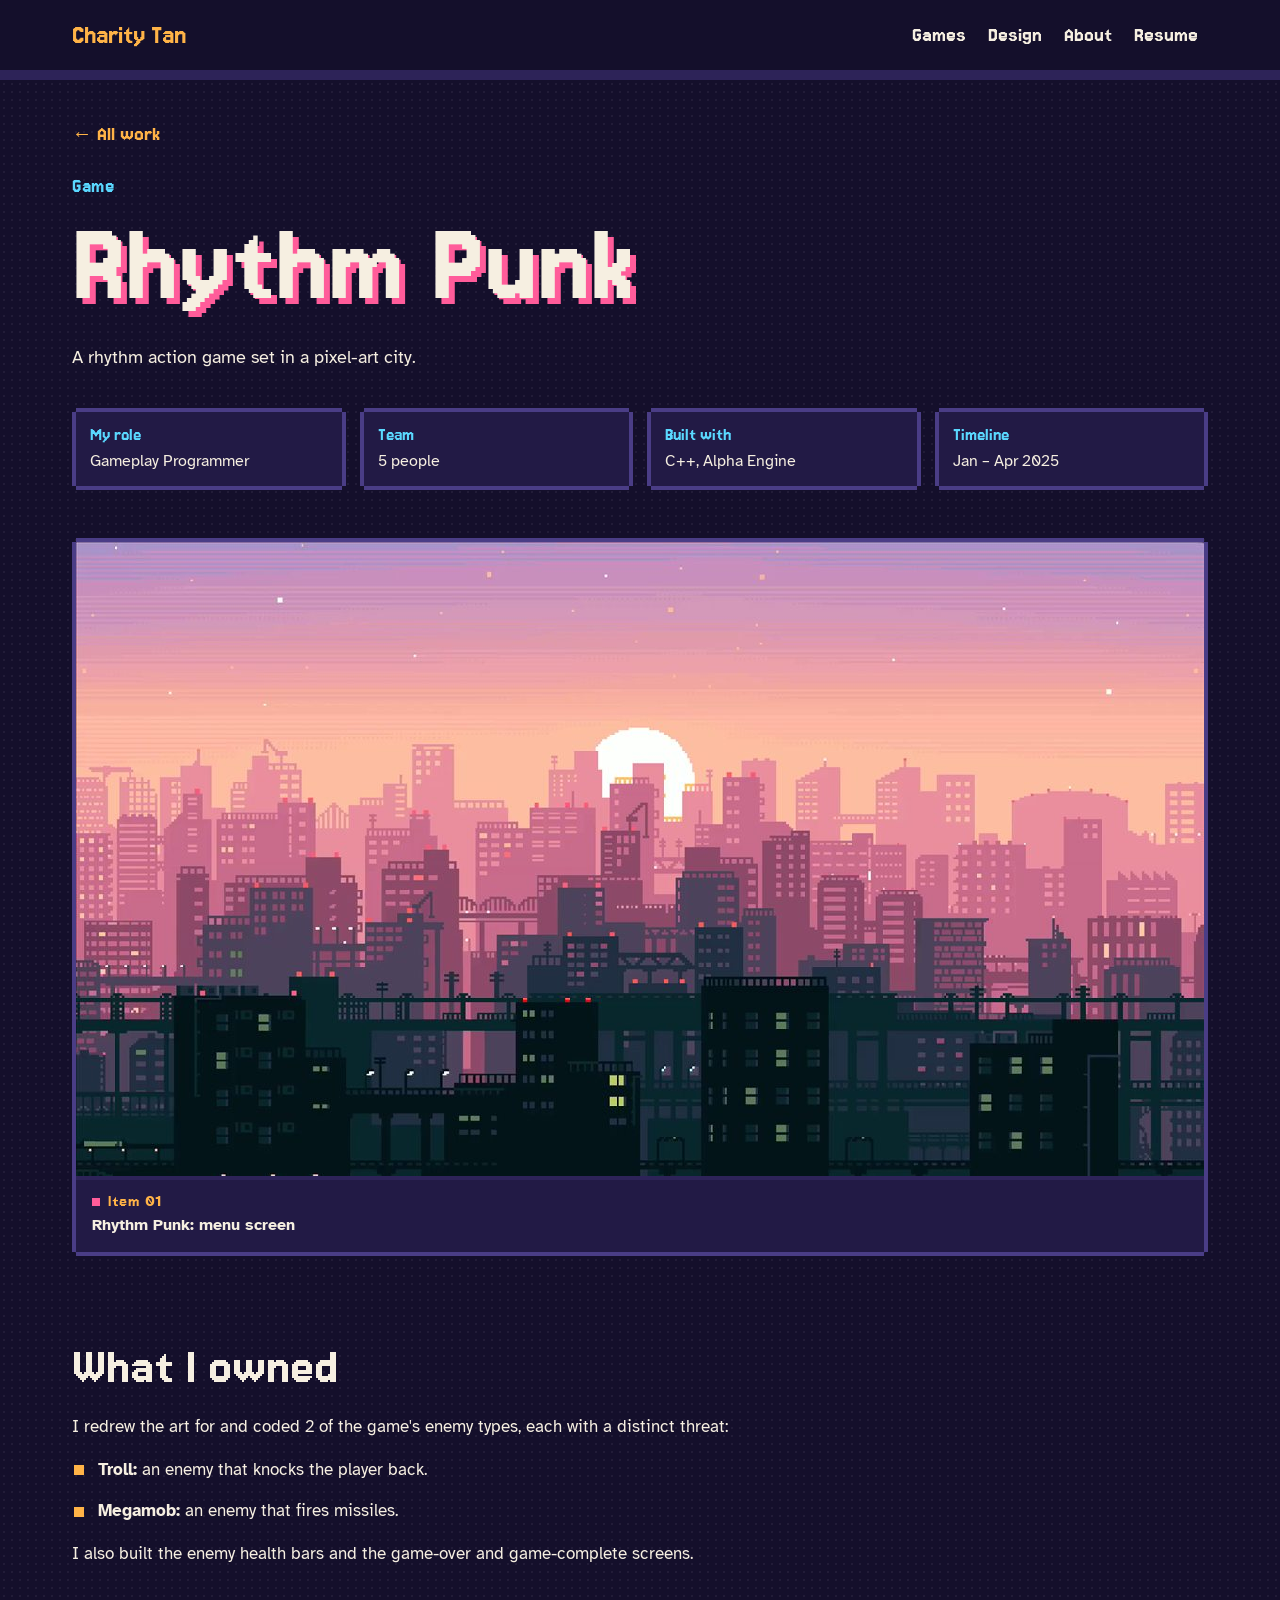
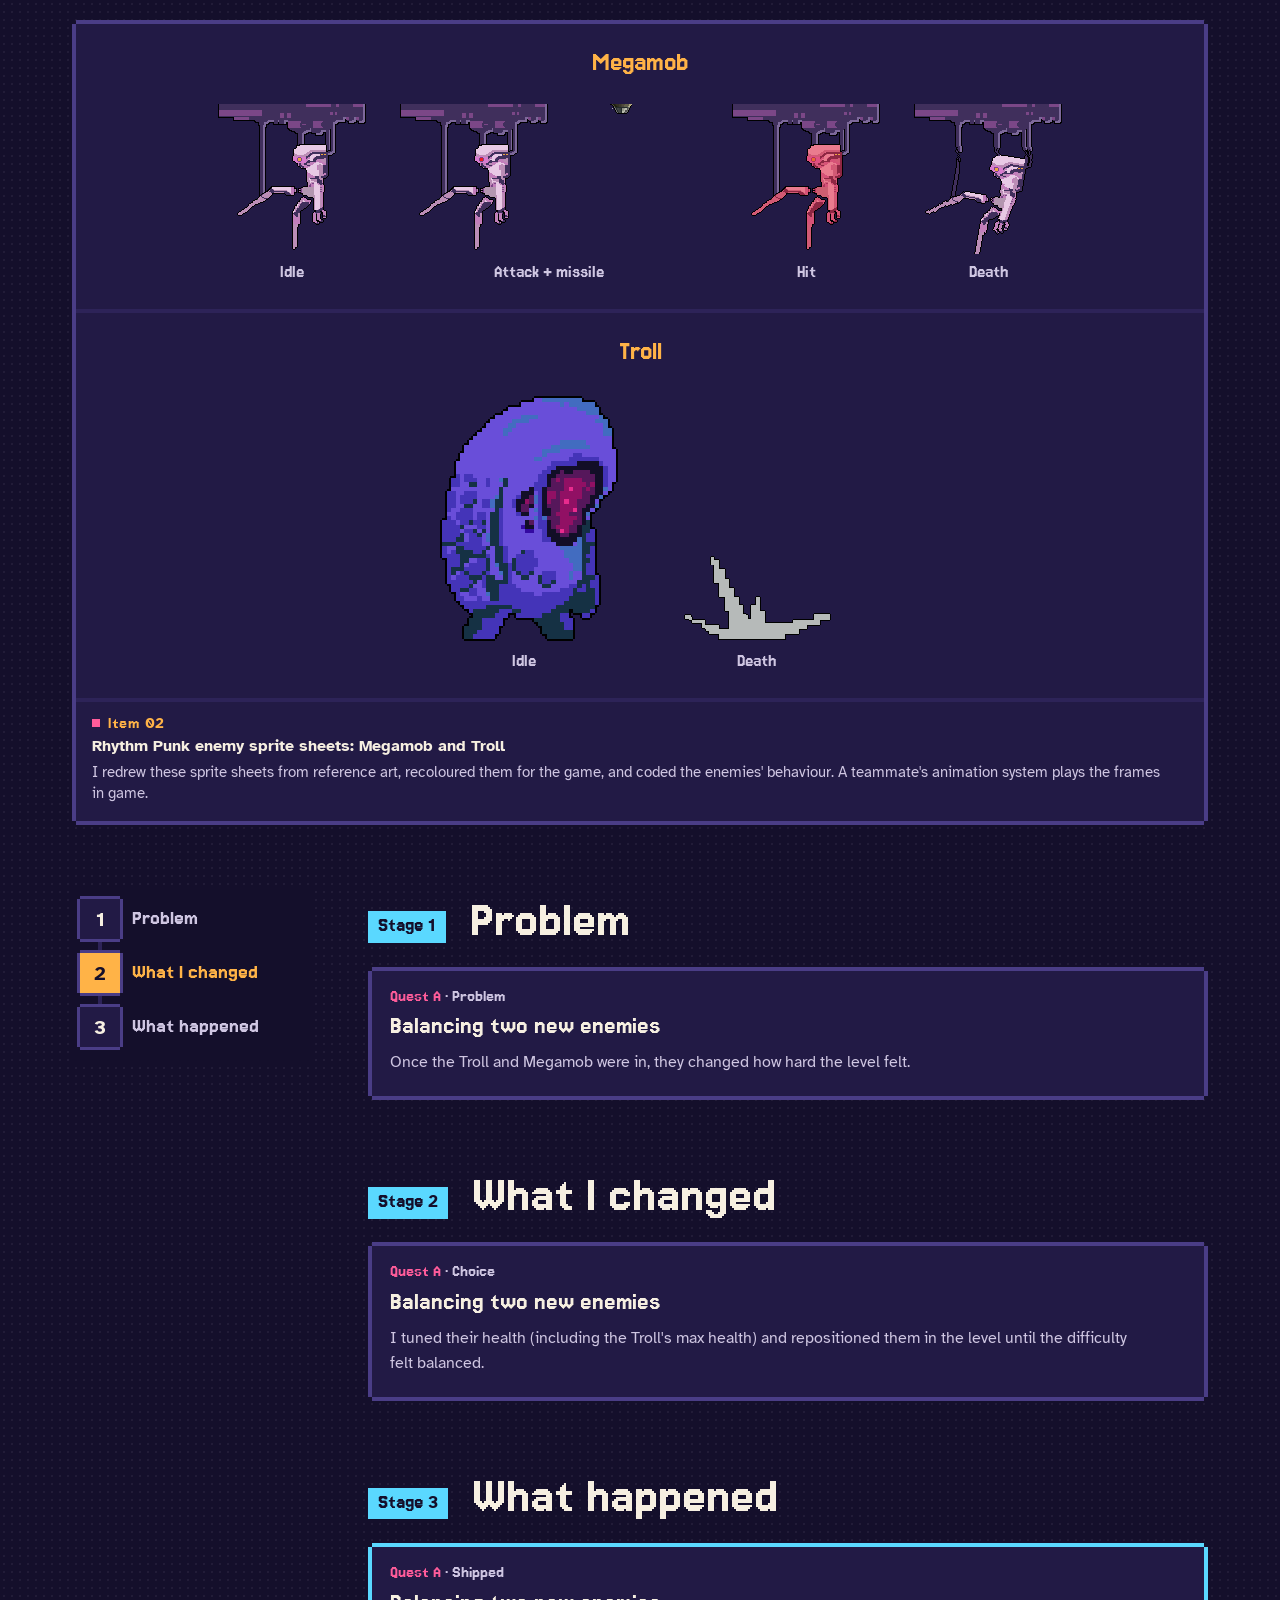
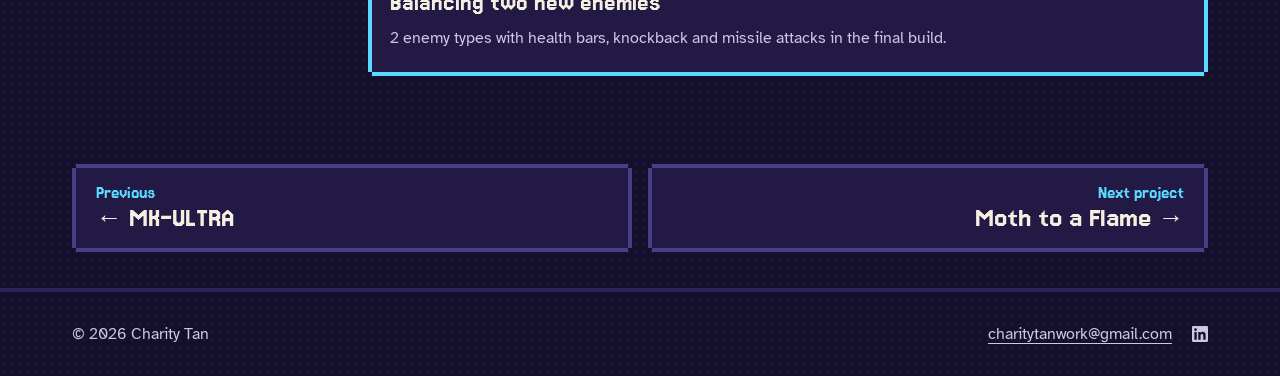
==== commit 5471a5d9: "fix: layout" ====
--- a/work/rhythm-punk.html
+++ b/work/rhythm-punk.html
@@ -99,8 +99,8 @@
       <section class="briefing" aria-labelledby="owned-title">
         <h2 id="owned-title">What I owned</h2>
         <p>
-          I drew and coded 2 of the game's enemy types, each with a distinct
-          threat:
+          I redrew the art for and coded 2 of the game's enemy types, each with
+          a distinct threat:
         </p>
         <ul class="bullets">
           <li><strong>Troll:</strong> an enemy that knocks the player back.</li>
@@ -112,7 +112,7 @@
         </p>
       </section>
 
-      <figure class="sprites" data-party>
+      <figure class="sprites">
         <div class="sprite-stage">
           <p class="sprite-group-title">Megamob</p>
           <div>
@@ -170,26 +170,16 @@
             <p class="sprite-label">Death</p>
           </div>
         </div>
-        <figcaption class="cap cap-act">
-          <span class="cap-text">
-            <span class="cap-no" aria-hidden="true"></span>
-            <span class="cap-title"
-              >Rhythm Punk enemy sprite sheets: Megamob and Troll</span
-            >
-            <span class="cap-line"
-              >I drew all of these sprite sheets and coded the enemies'
-              behaviour. A teammate's animation system plays the frames in
-              game.</span
-            >
-          </span>
-          <button
-            class="toggle"
-            type="button"
-            aria-pressed="false"
-            data-sprite-toggle
+        <figcaption class="cap">
+          <span class="cap-no" aria-hidden="true"></span>
+          <span class="cap-title"
+            >Rhythm Punk enemy sprite sheets: Megamob and Troll</span
           >
-            Animate sprites
-          </button>
+          <span class="cap-line"
+            >I redrew these sprite sheets from reference art, recoloured them
+            for the game, and coded the enemies' behaviour. A teammate's
+            animation system plays the frames in game.</span
+          >
         </figcaption>
       </figure>
 
--- a/css/style.css
+++ b/css/style.css
@@ -710,7 +710,7 @@
   padding-inline: 4px;
 }
 
-/* Sprites: still unless asked, or a four-second hello on arrival. */
+/* Sprites: each sheet plays its frames in a loop. */
 .party,
 .sprites {
   background: var(--panel);
@@ -742,7 +742,7 @@
   flex: none;
   background: var(--sheet) no-repeat 0 0 / calc(var(--w) * var(--n)) var(--h);
   image-rendering: pixelated;
-  animation: sprite-play var(--dur) steps(var(--n)) infinite paused;
+  animation: sprite-play var(--dur) steps(var(--n)) infinite;
 }
 .sprite.megamob-idle {
   --sheet: url(../assets/rhythm/megamob_idle.png);
@@ -796,33 +796,6 @@
   to {
     background-position: calc(var(--w) * var(--n) * -1) 0;
   }
-}
-.is-playing .sprite,
-.is-intro .sprite {
-  animation-play-state: running;
-}
-@media (hover: hover) {
-  [data-party]:hover .sprite {
-    animation-play-state: running;
-  }
-}
-.toggle {
-  font: 400 1.25rem/1 var(--pixel);
-  color: var(--ink);
-  background: var(--panel-2);
-  border: 2px solid var(--muted);
-  padding: 8px 14px;
-  min-height: 44px;
-  cursor: pointer;
-}
-.toggle:hover {
-  border-color: var(--amber);
-  color: var(--amber);
-}
-.toggle[aria-pressed="true"] {
-  background: var(--amber);
-  color: var(--bg);
-  border-color: var(--amber);
 }
 
 .inv-title {
@@ -1040,19 +1013,6 @@
   font: 400 0.92rem/1.45 var(--body);
   color: var(--muted);
 }
-.cap-act {
-  display: flex;
-  flex-wrap: wrap;
-  align-items: center;
-  justify-content: space-between;
-  gap: 12px 16px;
-}
-.cap-text {
-  display: grid;
-  gap: 4px;
-  flex: 1 1 16rem;
-  min-width: 0;
-}
 
 /* Pictures, videos and charts */
 .media {
@@ -1153,6 +1113,12 @@
 @media (min-width: 552px) {
   .gallery img {
     aspect-ratio: var(--slot, auto);
+  }
+  /* A gallery of pictures of different shapes: each figure carries its own
+     --slot, and the group's --cols gives each picture a column as wide as
+     it is at one shared height, so the row's pictures are one height. */
+  .gallery.mixed {
+    grid-template-columns: var(--cols);
   }
 }
 @media (min-width: 720px) {
@@ -1741,7 +1707,7 @@
 }
 
 /* Reduced motion: the designed still form. Everything sits at its final
-   state; sprites move only when the visitor presses "Animate sprites". */
+   state, and the sprites stand on their first frame. */
 @media (prefers-reduced-motion: reduce) {
   *,
   *::before,
@@ -1758,7 +1724,4 @@
   .btn:focus-visible .pip {
     transform: none;
   }
-  .is-playing .sprite {
-    animation: sprite-play var(--dur) steps(var(--n)) infinite running !important;
-  }
-}
+}
